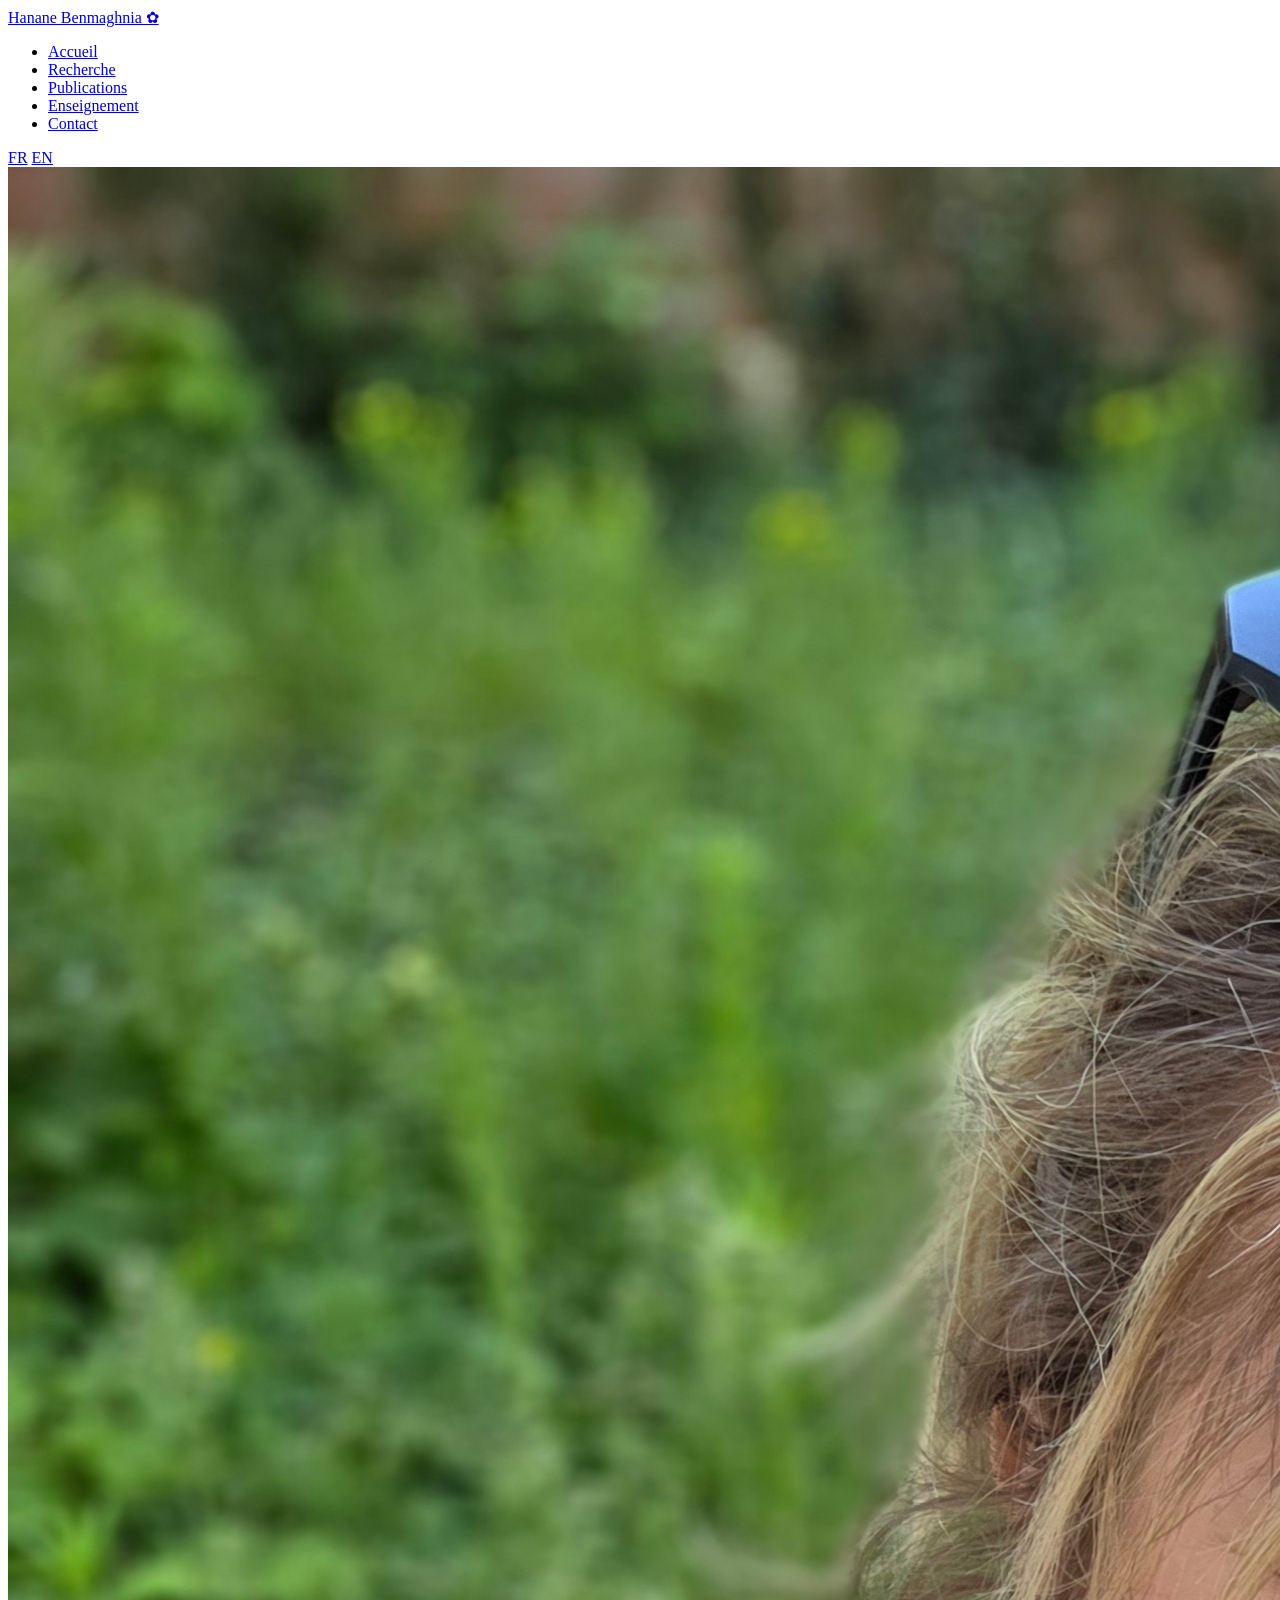
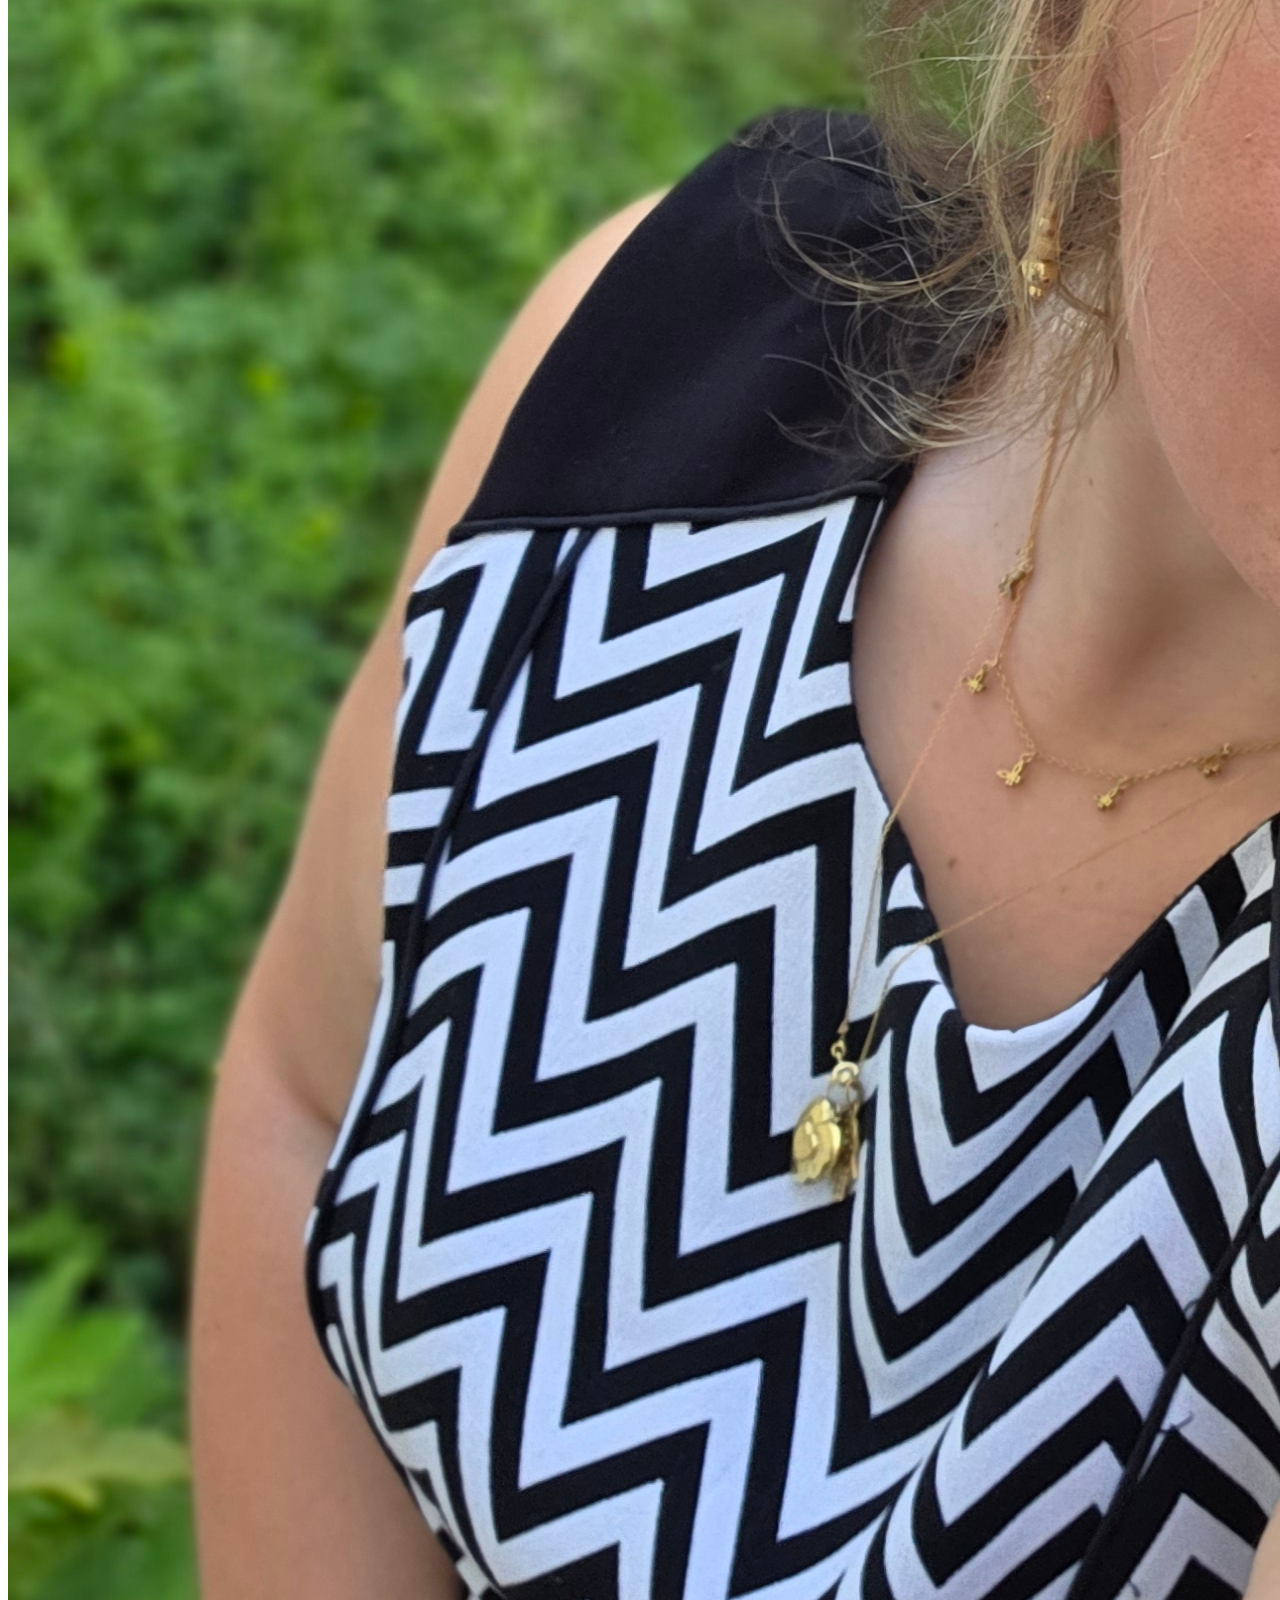
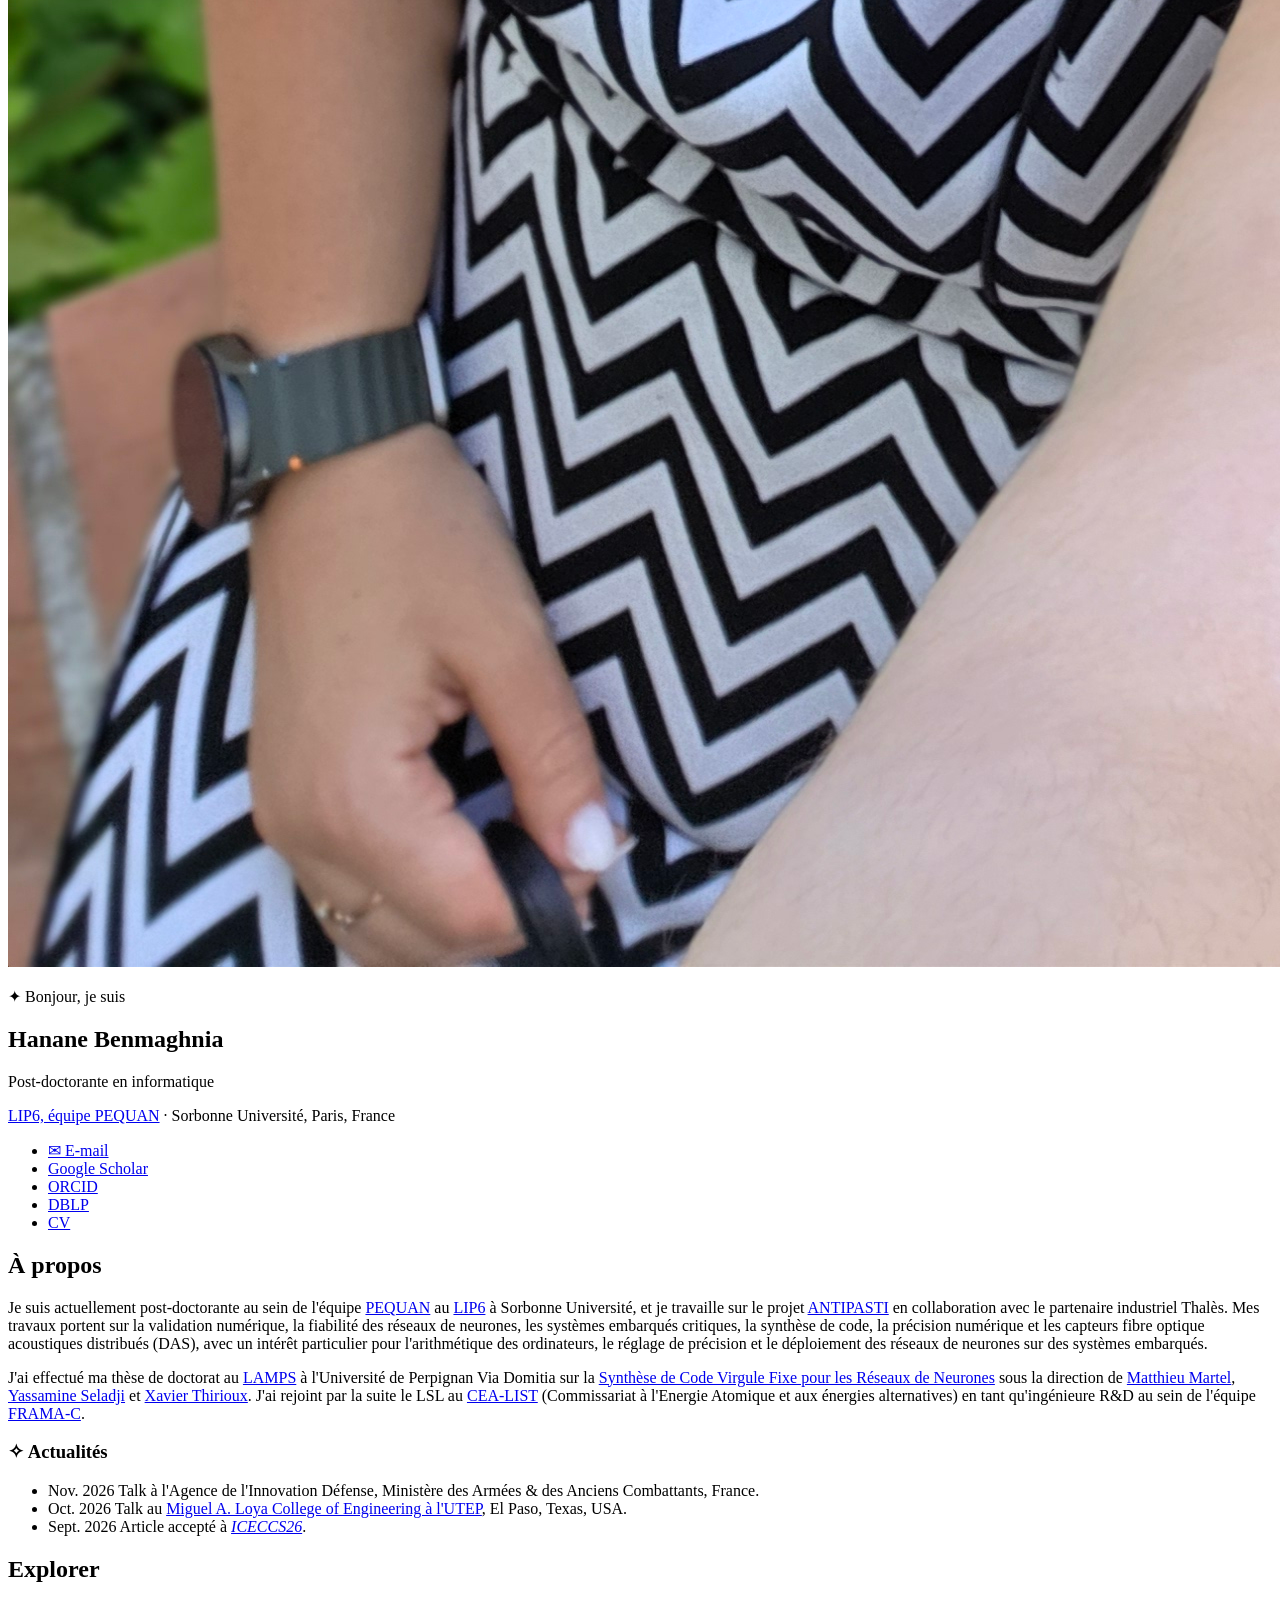
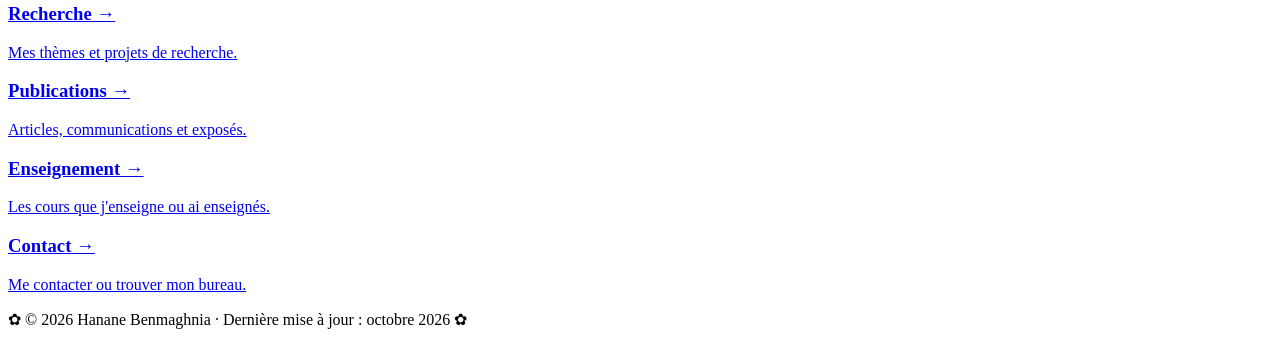
==== fr/index.html @ 5b8f6b81 "home fr" ====
<!doctype html>
<html lang="fr">
<head>
  <meta charset="utf-8">
  <meta name="viewport" content="width=device-width, initial-scale=1">
  <title>Accueil — Hanane Benmaghnia</title>
  <meta name="description" content="Page personnelle de Hanane Benmaghnia, chercheuse en informatique au LIP6 à Sorbonne Université.">
  <link rel="alternate" hreflang="en" href="../en/index.html">
  <link rel="preconnect" href="https://fonts.googleapis.com">
  <link rel="preconnect" href="https://fonts.gstatic.com" crossorigin>
  <link href="https://fonts.googleapis.com/css2?family=Playfair+Display:ital,wght@0,600;0,700;1,500&family=Quicksand:wght@400;500;600;700&display=swap" rel="stylesheet">
  <link rel="stylesheet" href="../style.css">
</head>
<body>

<header class="site-header">
  <nav>
    <a class="brand" href="index.html">Hanane Benmaghnia ✿</a>
    <ul>
      <li><a href="index.html" class="active">Accueil</a></li>
      <li><a href="research.html">Recherche</a></li>
      <li><a href="publications.html">Publications</a></li>
      <li><a href="teaching.html">Enseignement</a></li>
      <li><a href="contact.html">Contact</a></li>
    </ul>
    <div class="lang-switch" aria-label="Langue">
      <a href="../fr/index.html" class="current" lang="fr">FR</a>
      <a href="../en/index.html" lang="en" hreflang="en">EN</a>
    </div>
  </nav>
</header>

<main>
  <section class="hero">
    <div class="avatar-wrap">
      <img class="avatar" src="../assets/bhz.jpg" alt="Hanane Benmaghnia"
           onerror="this.parentElement.classList.add('no-photo')">
    </div>
    <div class="hero-text">
      <p class="eyebrow">✦ Bonjour, je suis</p>
      <h1>Hanane Benmaghnia</h1>
      <p class="subtitle">Post-doctorante en informatique</p>
      <p class="affiliation"><a href="https://www.lip6.fr/recherche/team.php?id=120&LANG=fr">LIP6, équipe PEQUAN</a> · Sorbonne Université, Paris, France</p>
      <ul class="links">
        <li><a href="mailto:hanane.benmaghnia@lip6.fr">✉ E-mail</a></li>
        <li><a href="https://scholar.google.com/citations?user=DCxnq3sAAAAJ&hl=fr&oi=ao">Google Scholar</a></li>
        <li><a href="https://orcid.org/0000-0003-0490-2338">ORCID</a></li>
        <li><a href="https://dblp.org/pid/313/2143.html">DBLP</a></li>
        <li><a href="../assets/cv.pdf">CV</a></li>
      </ul>
    </div>
  </section>

  <section>
    <h2><span>À propos</span></h2>
    <p>Je suis actuellement post-doctorante au sein de l'équipe <a href="https://www.lip6.fr/recherche/team.php?id=120&LANG=fr">PEQUAN</a> au <a href="https://www.lip6.fr/presentation/directeur.php">LIP6</a> à Sorbonne Université,
      et je travaille sur le projet <a href="https://anr.fr/Projet-ANR-23-MAZC-0001">ANTIPASTI</a> en collaboration avec le partenaire industriel Thalès.
       Mes travaux portent sur la validation numérique, la fiabilité des réseaux de neurones, les systèmes embarqués critiques, la synthèse de code, la précision numérique et les capteurs fibre optique acoustiques distribués (DAS), 
       avec un intérêt particulier pour l'arithmétique des ordinateurs, le réglage de précision et
       le déploiement des réseaux de neurones sur des systèmes embarqués.</p>
    <p>J'ai effectué ma thèse de doctorat au <a href="https://lamps.univ-perp.fr">LAMPS</a> à l'Université de Perpignan Via Domitia sur la <a href="https://theses.hal.science/tel-03935609"> Synthèse de Code Virgule Fixe pour les Réseaux de Neurones</a>  sous 
      la direction de <a href="https://perso.univ-perp.fr/matthieu.martel/index.html">Matthieu Martel</a>, <a href="https://www.researchgate.net/profile/Yassamine-Seladji">Yassamine Seladji</a> et <a href="https://pagespro.isae-supaero.fr/xavier-thirioux/">Xavier Thirioux</a>.
      J'ai rejoint par la suite le LSL au <a href="https://www-list.cea.fr/">CEA-LIST</a> (Commissariat à l'Energie Atomique et aux énergies alternatives) en tant 
      qu'ingénieure R&D au sein de l'équipe <a href="https://www.frama-c.com/index.html">FRAMA-C</a>.</p>

    <h3 class="news-title">✧ Actualités</h3>
    <ul class="news">
      <li><span class="date">Nov. 2026</span> Talk à l'Agence de l'Innovation Défense, Ministère des Armées & des Anciens Combattants, France.</li>
      <li><span class="date">Oct. 2026</span> Talk au <a href="https://www.utep.edu/cs/">Miguel A. Loya College of Engineering à l'UTEP</a>, El Paso, Texas, USA.</li>
      <li><span class="date">Sept. 2026</span> Article accepté à <em><a href="https://formal-analysis.com/iceccs/2026/">ICECCS26</a></em>.</li>
    </ul>
  </section>

  <section>
    <h2><span>Explorer</span></h2>
    <div class="cards">
      <a class="card card-link" href="research.html">
        <h3>Recherche →</h3>
        <p>Mes thèmes et projets de recherche.</p>
      </a>
      <a class="card card-link" href="publications.html">
        <h3>Publications →</h3>
        <p>Articles, communications et exposés.</p>
      </a>
      <a class="card card-link" href="teaching.html">
        <h3>Enseignement →</h3>
        <p>Les cours que j'enseigne ou ai enseignés.</p>
      </a>
      <a class="card card-link" href="contact.html">
        <h3>Contact →</h3>
        <p>Me contacter ou trouver mon bureau.</p>
      </a>
    </div>
  </section>
</main>

<footer class="site-footer">
  <p>✿ © <span id="year">2026</span> Hanane Benmaghnia · Dernière mise à jour : octobre 2026 ✿</p>
</footer>

<script>
  document.getElementById('year').textContent = new Date().getFullYear();
</script>
</body>
</html>
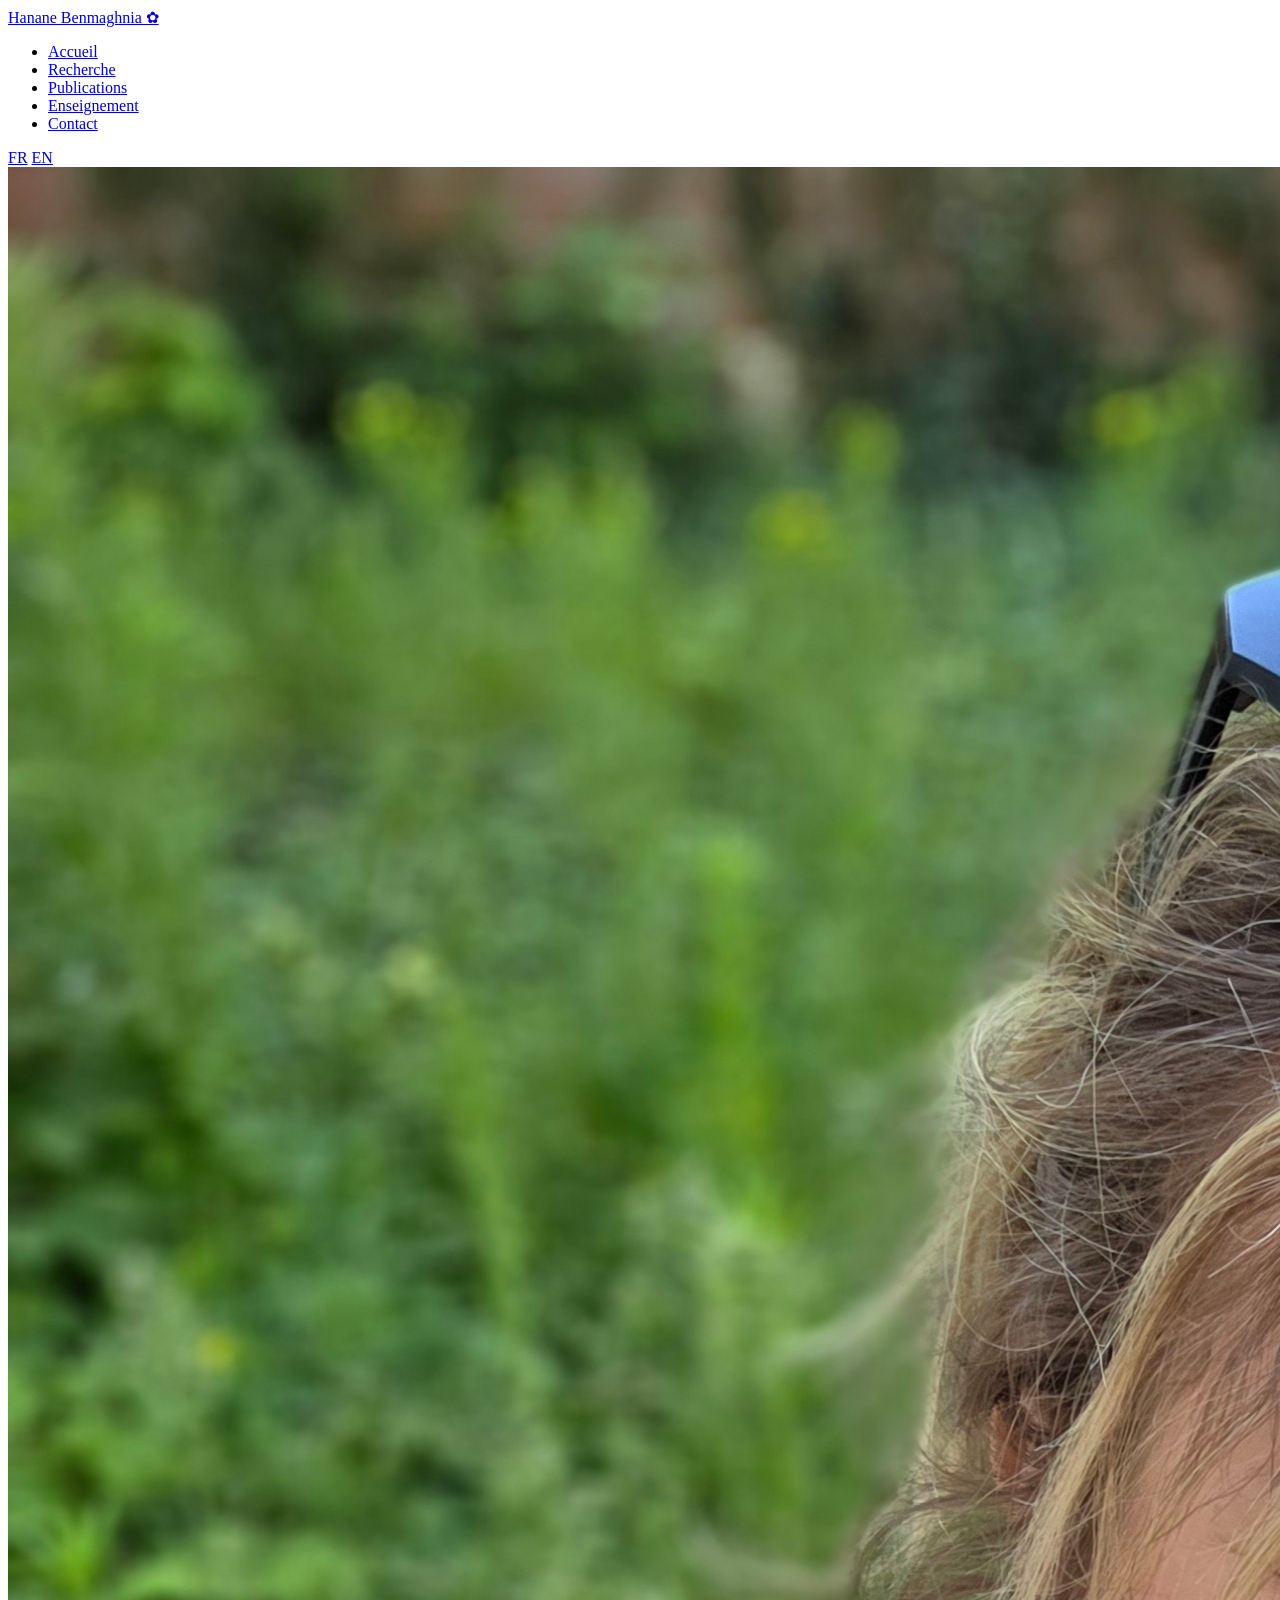
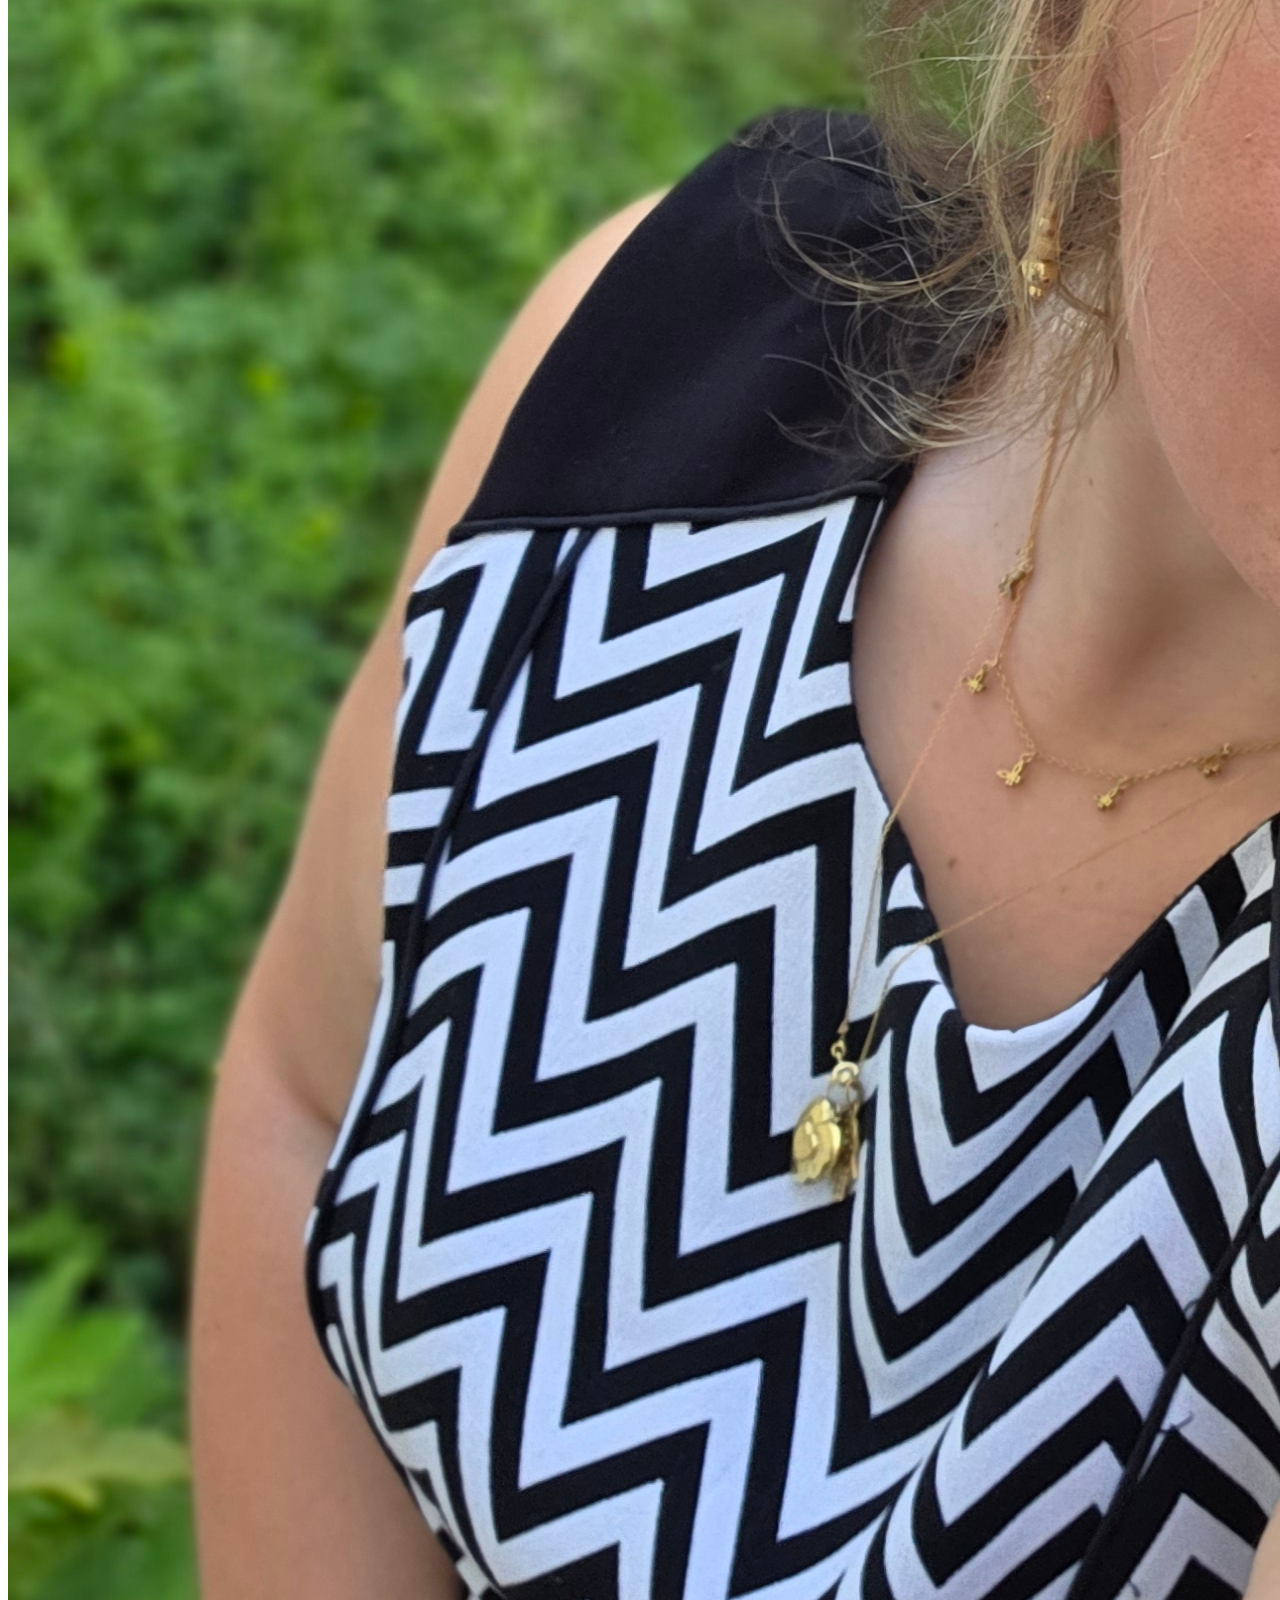
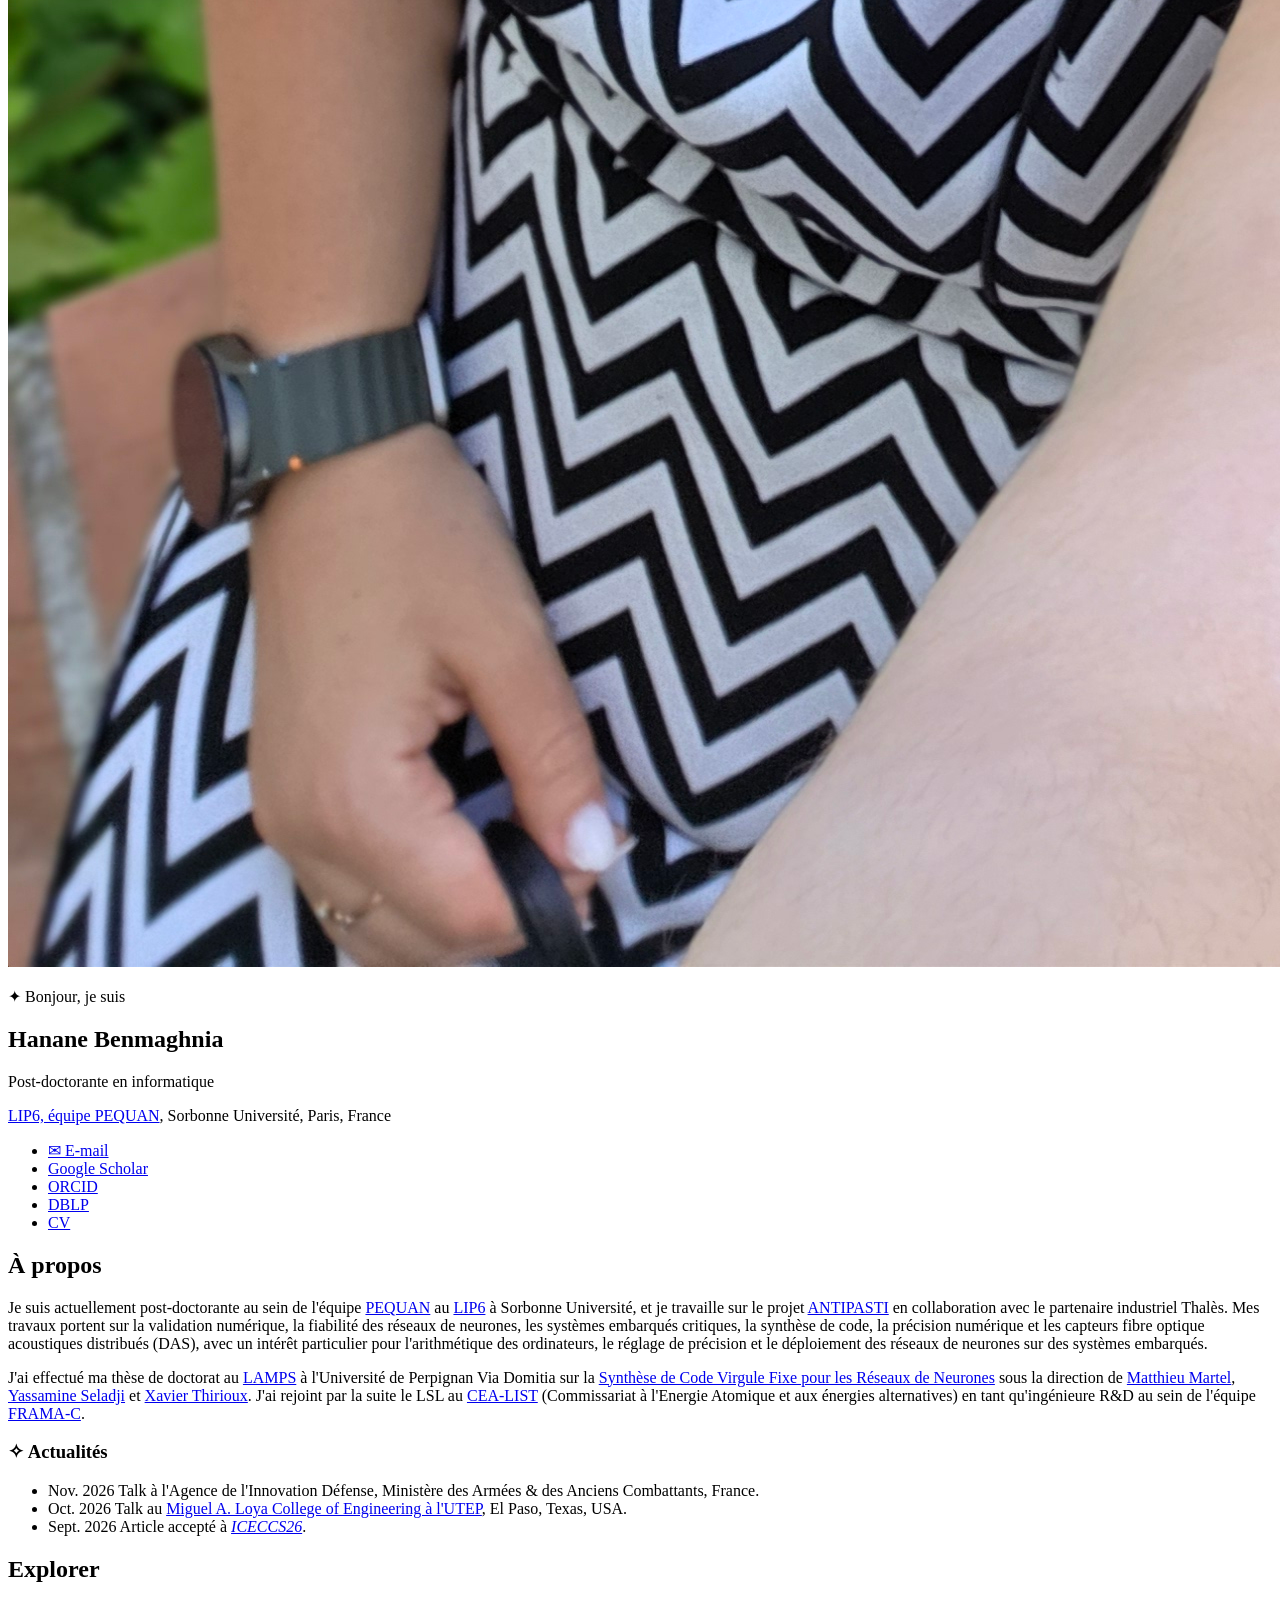
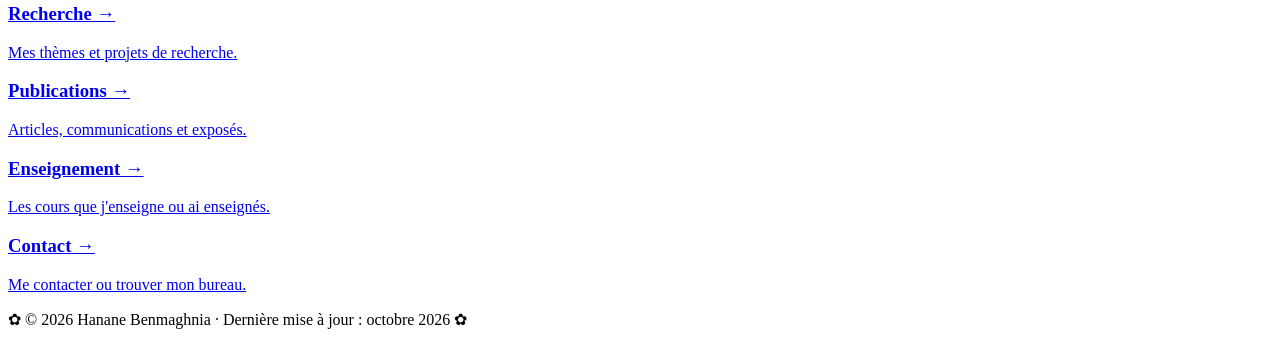
==== commit 6b07adda: "home fr" ====
--- a/fr/index.html
+++ b/fr/index.html
@@ -40,7 +40,7 @@
       <p class="eyebrow">✦ Bonjour, je suis</p>
       <h1>Hanane Benmaghnia</h1>
       <p class="subtitle">Post-doctorante en informatique</p>
-      <p class="affiliation"><a href="https://www.lip6.fr/recherche/team.php?id=120&LANG=fr">LIP6, équipe PEQUAN</a> · Sorbonne Université, Paris, France</p>
+      <p class="affiliation"><a href="https://www.lip6.fr/recherche/team.php?id=120&LANG=fr">LIP6, équipe PEQUAN</a>, Sorbonne Université, Paris, France</p>
       <ul class="links">
         <li><a href="mailto:hanane.benmaghnia@lip6.fr">✉ E-mail</a></li>
         <li><a href="https://scholar.google.com/citations?user=DCxnq3sAAAAJ&hl=fr&oi=ao">Google Scholar</a></li>
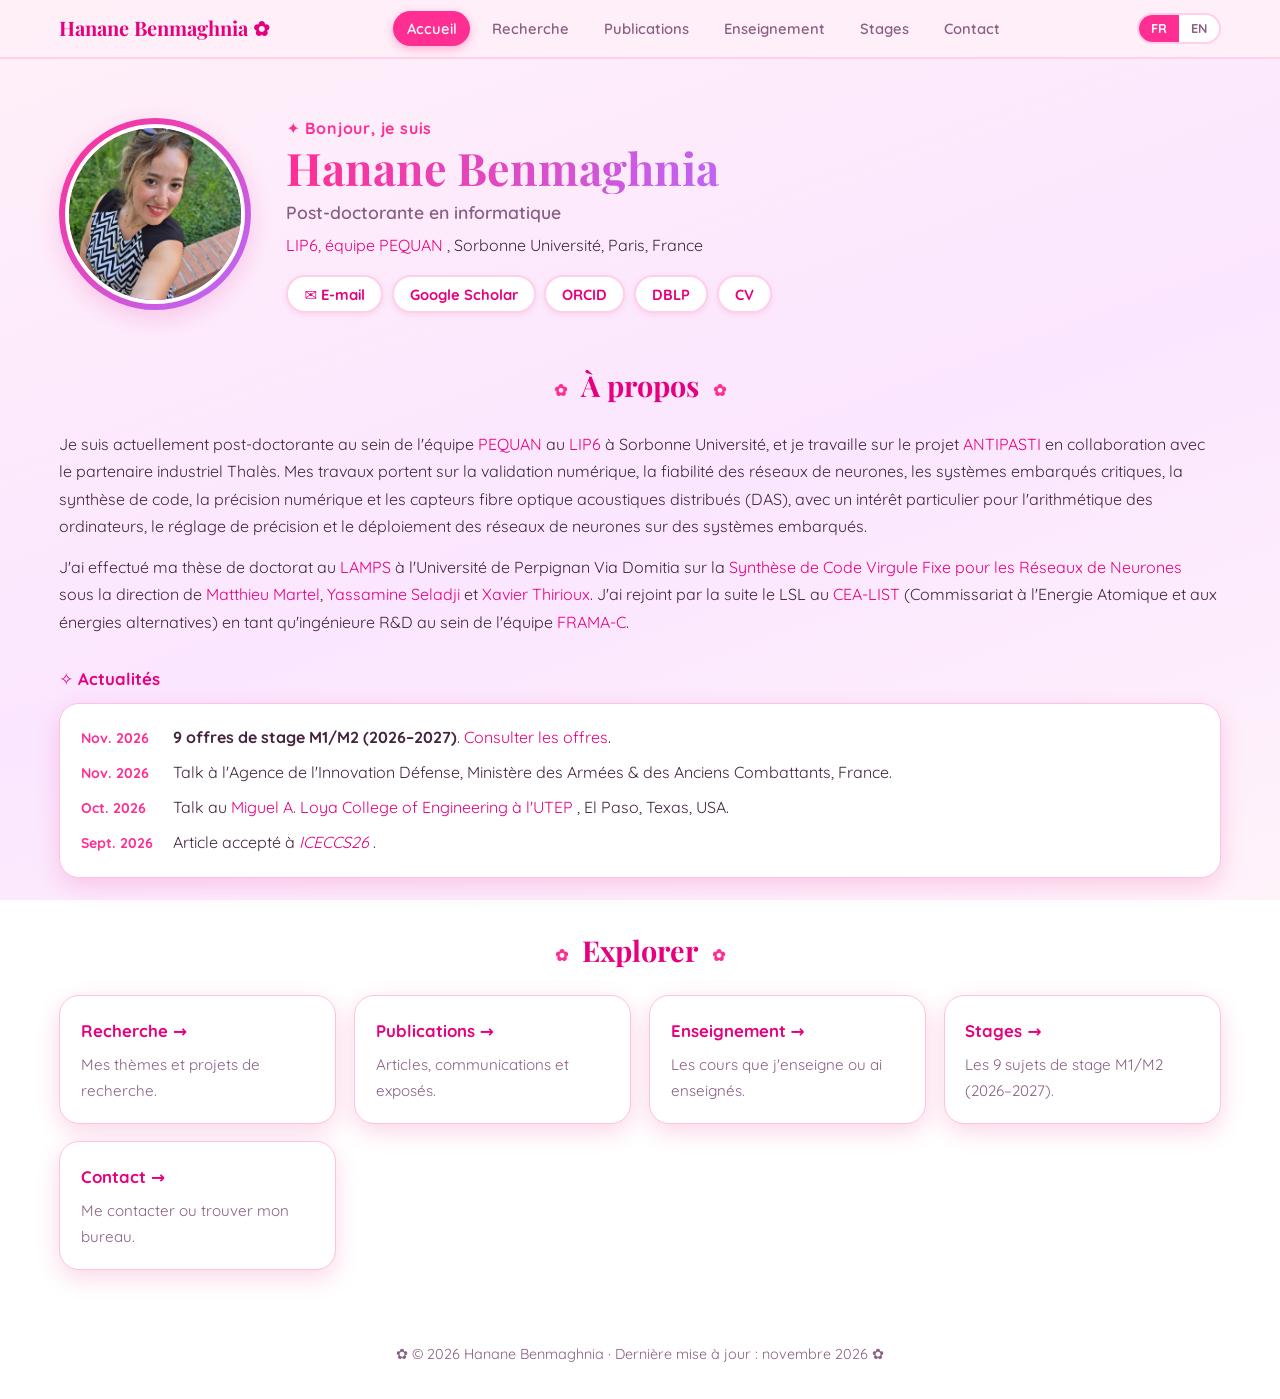
==== commit b8f750f1: "internships" ====
--- a/fr/index.html
+++ b/fr/index.html
@@ -1,3 +1,4 @@
+
 <!doctype html>
 <html lang="fr">
 <head>
@@ -8,11 +9,10 @@
   <link rel="alternate" hreflang="en" href="../en/index.html">
   <link rel="preconnect" href="https://fonts.googleapis.com">
   <link rel="preconnect" href="https://fonts.gstatic.com" crossorigin>
-  <link href="https://fonts.googleapis.com/css2?family=Playfair+Display:ital,wght@0,600;0,700;1,500&family=Quicksand:wght@400;500;600;700&display=swap" rel="stylesheet">
+  <link href="https://fonts.googleapis.com/css2?family=Playfair+Display:ital,wght@0,600;0,700;1,500&amp;family=Quicksand:wght@400;500;600;700&amp;display=swap" rel="stylesheet">
   <link rel="stylesheet" href="../style.css">
 </head>
 <body>
-
 <header class="site-header">
   <nav>
     <a class="brand" href="index.html">Hanane Benmaghnia ✿</a>
@@ -21,6 +21,7 @@
       <li><a href="research.html">Recherche</a></li>
       <li><a href="publications.html">Publications</a></li>
       <li><a href="teaching.html">Enseignement</a></li>
+      <li><a href="stages.html">Stages</a></li>
       <li><a href="contact.html">Contact</a></li>
     </ul>
     <div class="lang-switch" aria-label="Langue">
@@ -33,17 +34,22 @@
 <main>
   <section class="hero">
     <div class="avatar-wrap">
-      <img class="avatar" src="../assets/bhz.jpg" alt="Hanane Benmaghnia"
+      <img class="avatar" src="../assets/bhz.jpg"
+           alt="Hanane Benmaghnia"
            onerror="this.parentElement.classList.add('no-photo')">
     </div>
     <div class="hero-text">
       <p class="eyebrow">✦ Bonjour, je suis</p>
       <h1>Hanane Benmaghnia</h1>
       <p class="subtitle">Post-doctorante en informatique</p>
-      <p class="affiliation"><a href="https://www.lip6.fr/recherche/team.php?id=120&LANG=fr">LIP6, équipe PEQUAN</a>, Sorbonne Université, Paris, France</p>
+      <p class="affiliation">
+        <a href="https://www.lip6.fr/recherche/team.php?id=120&amp;LANG=fr">
+          LIP6, équipe PEQUAN
+        </a>, Sorbonne Université, Paris, France
+      </p>
       <ul class="links">
         <li><a href="mailto:hanane.benmaghnia@lip6.fr">✉ E-mail</a></li>
-        <li><a href="https://scholar.google.com/citations?user=DCxnq3sAAAAJ&hl=fr&oi=ao">Google Scholar</a></li>
+        <li><a href="https://scholar.google.com/citations?user=DCxnq3sAAAAJ&amp;hl=fr&amp;oi=ao">Google Scholar</a></li>
         <li><a href="https://orcid.org/0000-0003-0490-2338">ORCID</a></li>
         <li><a href="https://dblp.org/pid/313/2143.html">DBLP</a></li>
         <li><a href="../assets/cv.pdf">CV</a></li>
@@ -53,21 +59,69 @@
 
   <section>
     <h2><span>À propos</span></h2>
-    <p>Je suis actuellement post-doctorante au sein de l'équipe <a href="https://www.lip6.fr/recherche/team.php?id=120&LANG=fr">PEQUAN</a> au <a href="https://www.lip6.fr/presentation/directeur.php">LIP6</a> à Sorbonne Université,
-      et je travaille sur le projet <a href="https://anr.fr/Projet-ANR-23-MAZC-0001">ANTIPASTI</a> en collaboration avec le partenaire industriel Thalès.
-       Mes travaux portent sur la validation numérique, la fiabilité des réseaux de neurones, les systèmes embarqués critiques, la synthèse de code, la précision numérique et les capteurs fibre optique acoustiques distribués (DAS), 
-       avec un intérêt particulier pour l'arithmétique des ordinateurs, le réglage de précision et
-       le déploiement des réseaux de neurones sur des systèmes embarqués.</p>
-    <p>J'ai effectué ma thèse de doctorat au <a href="https://lamps.univ-perp.fr">LAMPS</a> à l'Université de Perpignan Via Domitia sur la <a href="https://theses.hal.science/tel-03935609"> Synthèse de Code Virgule Fixe pour les Réseaux de Neurones</a>  sous 
-      la direction de <a href="https://perso.univ-perp.fr/matthieu.martel/index.html">Matthieu Martel</a>, <a href="https://www.researchgate.net/profile/Yassamine-Seladji">Yassamine Seladji</a> et <a href="https://pagespro.isae-supaero.fr/xavier-thirioux/">Xavier Thirioux</a>.
-      J'ai rejoint par la suite le LSL au <a href="https://www-list.cea.fr/">CEA-LIST</a> (Commissariat à l'Energie Atomique et aux énergies alternatives) en tant 
-      qu'ingénieure R&D au sein de l'équipe <a href="https://www.frama-c.com/index.html">FRAMA-C</a>.</p>
+    <p>
+      Je suis actuellement post-doctorante au sein de l'équipe
+      <a href="https://www.lip6.fr/recherche/team.php?id=120&amp;LANG=fr">PEQUAN</a>
+      au <a href="https://www.lip6.fr/presentation/directeur.php">LIP6</a>
+      à Sorbonne Université, et je travaille sur le projet
+      <a href="https://anr.fr/Projet-ANR-23-MAZC-0001">ANTIPASTI</a>
+      en collaboration avec le partenaire industriel Thalès.
+      Mes travaux portent sur la validation numérique, la fiabilité
+      des réseaux de neurones, les systèmes embarqués critiques,
+      la synthèse de code, la précision numérique et les capteurs
+      fibre optique acoustiques distribués (DAS), avec un intérêt
+      particulier pour l'arithmétique des ordinateurs, le réglage
+      de précision et le déploiement des réseaux de neurones
+      sur des systèmes embarqués.
+    </p>
+
+    <p>
+      J'ai effectué ma thèse de doctorat au
+      <a href="https://lamps.univ-perp.fr">LAMPS</a>
+      à l'Université de Perpignan Via Domitia sur la
+      <a href="https://theses.hal.science/tel-03935609">
+        Synthèse de Code Virgule Fixe pour les Réseaux de Neurones
+      </a>
+      sous la direction de
+      <a href="https://perso.univ-perp.fr/matthieu.martel/index.html">Matthieu Martel</a>,
+      <a href="https://www.researchgate.net/profile/Yassamine-Seladji">Yassamine Seladji</a>
+      et
+      <a href="https://pagespro.isae-supaero.fr/xavier-thirioux/">Xavier Thirioux</a>.
+      J'ai rejoint par la suite le LSL au
+      <a href="https://www-list.cea.fr/">CEA-LIST</a>
+      (Commissariat à l'Energie Atomique et aux énergies alternatives)
+      en tant qu'ingénieure R&amp;D au sein de l'équipe
+      <a href="https://www.frama-c.com/index.html">FRAMA-C</a>.
+    </p>
 
     <h3 class="news-title">✧ Actualités</h3>
     <ul class="news">
-      <li><span class="date">Nov. 2026</span> Talk à l'Agence de l'Innovation Défense, Ministère des Armées & des Anciens Combattants, France.</li>
-      <li><span class="date">Oct. 2026</span> Talk au <a href="https://www.utep.edu/cs/">Miguel A. Loya College of Engineering à l'UTEP</a>, El Paso, Texas, USA.</li>
-      <li><span class="date">Sept. 2026</span> Article accepté à <em><a href="https://formal-analysis.com/iceccs/2026/">ICECCS26</a></em>.</li>
+      <li>
+        <span class="date">Nov. 2026</span>
+        <strong>9 offres de stage M1/M2 (2026–2027)</strong>.
+        <a href="stages.html">Consulter les offres</a>.
+      </li>
+      <li>
+        <span class="date">Nov. 2026</span>
+        Talk à l'Agence de l'Innovation Défense,
+        Ministère des Armées &amp; des Anciens Combattants, France.
+      </li>
+      <li>
+        <span class="date">Oct. 2026</span>
+        Talk au
+        <a href="https://www.utep.edu/cs/">
+          Miguel A. Loya College of Engineering à l'UTEP
+        </a>, El Paso, Texas, USA.
+      </li>
+      <li>
+        <span class="date">Sept. 2026</span>
+        Article accepté à
+        <em>
+          <a href="https://formal-analysis.com/iceccs/2026/">
+            ICECCS26
+          </a>
+        </em>.
+      </li>
     </ul>
   </section>
 
@@ -86,6 +140,10 @@
         <h3>Enseignement →</h3>
         <p>Les cours que j'enseigne ou ai enseignés.</p>
       </a>
+      <a class="card card-link" href="stages.html">
+        <h3>Stages →</h3>
+        <p>Les 9 sujets de stage M1/M2 (2026–2027).</p>
+      </a>
       <a class="card card-link" href="contact.html">
         <h3>Contact →</h3>
         <p>Me contacter ou trouver mon bureau.</p>
@@ -95,11 +153,15 @@
 </main>
 
 <footer class="site-footer">
-  <p>✿ © <span id="year">2026</span> Hanane Benmaghnia · Dernière mise à jour : octobre 2026 ✿</p>
+  <p>
+    ✿ © <span id="year">2026</span> Hanane Benmaghnia
+    · Dernière mise à jour : novembre 2026 ✿
+  </p>
 </footer>
 
 <script>
-  document.getElementById('year').textContent = new Date().getFullYear();
+  document.getElementById('year').textContent =
+    new Date().getFullYear();
 </script>
 </body>
 </html>
--- a/style.css
+++ b/style.css
@@ -0,0 +1,393 @@
+:root {
+  --bg-grad: linear-gradient(160deg, #fff0f8 0%, #fbe6ff 55%, #fff3fa 100%);
+  --text: #44243f;
+  --muted: #8a5f84;
+  --pink: #ff2e93;
+  --pink-deep: #e6007e;
+  --pink-soft: #ffd0e7;
+  --lavender: #b86bff;
+  --lavender-soft: #f1e3ff;
+  --card: #ffffff;
+  --line: #ffc2df;
+  --shadow: 0 8px 24px rgba(230, 0, 126, 0.16);
+  --radius: 20px;
+}
+
+* { box-sizing: border-box; }
+
+html { scroll-behavior: smooth; scroll-padding-top: 5rem; }
+
+body {
+  margin: 0;
+  color: var(--text);
+  background: var(--bg-grad);
+  background-attachment: fixed;
+  font-family: "Quicksand", system-ui, -apple-system, "Segoe UI", sans-serif;
+  line-height: 1.7;
+  min-height: 100vh;
+}
+
+a { color: var(--pink-deep); text-decoration: none; }
+a:hover { text-decoration: underline; text-underline-offset: 3px; }
+
+/* ---------- Header ---------- */
+.site-header {
+  position: sticky;
+  top: 0;
+  z-index: 10;
+  background: rgba(255, 240, 248, 0.88);
+  backdrop-filter: blur(10px);
+  border-bottom: 2px solid var(--pink-soft);
+}
+.site-header nav {
+  max-width: 900px;
+  margin: 0 auto;
+  padding: 0.7rem 1.2rem;
+  display: flex;
+  justify-content: space-between;
+  align-items: center;
+  flex-wrap: wrap;
+  gap: 0.5rem 1rem;
+}
+.brand {
+  font-family: "Playfair Display", serif;
+  font-weight: 700;
+  font-size: 1.25rem;
+  color: var(--pink-deep);
+}
+.brand:hover { text-decoration: none; }
+
+.site-header ul {
+  list-style: none;
+  margin: 0;
+  padding: 0;
+  display: flex;
+  gap: 0.25rem;
+  flex-wrap: wrap;
+}
+.site-header ul a {
+  display: inline-block;
+  color: var(--muted);
+  font-weight: 600;
+  font-size: 0.92rem;
+  padding: 0.3rem 0.85rem;
+  border-radius: 999px;
+  transition: background 0.2s, color 0.2s;
+}
+.site-header ul a:hover {
+  background: var(--pink-soft);
+  color: var(--pink-deep);
+  text-decoration: none;
+}
+.site-header ul a.active {
+  background: var(--pink);
+  color: #fff;
+  box-shadow: 0 3px 10px rgba(255, 46, 147, 0.35);
+}
+
+/* Sélecteur de langue */
+.lang-switch {
+  display: flex;
+  border: 2px solid var(--pink-soft);
+  border-radius: 999px;
+  overflow: hidden;
+  background: #fff;
+}
+.lang-switch a {
+  padding: 0.15rem 0.75rem;
+  font-size: 0.8rem;
+  font-weight: 700;
+  color: var(--muted);
+}
+.lang-switch a:hover { text-decoration: none; background: var(--pink-soft); }
+.lang-switch a.current { background: var(--pink); color: #fff; }
+
+/* ---------- Layout ---------- */
+main {
+  max-width: 900px;
+  margin: 0 auto;
+  padding: 0 1.2rem 3rem;
+}
+section { padding-top: 3rem; }
+section.page-top { padding-top: 2.5rem; }
+
+h1 {
+  font-family: "Playfair Display", serif;
+  font-size: 2.8rem;
+  line-height: 1.15;
+  margin: 0 0 0.3rem;
+  background: linear-gradient(90deg, var(--pink), var(--lavender));
+  -webkit-background-clip: text;
+  background-clip: text;
+  color: transparent;
+}
+
+h2 {
+  font-family: "Playfair Display", serif;
+  font-size: 1.8rem;
+  margin: 0 0 1.3rem;
+  text-align: center;
+  color: var(--pink-deep);
+}
+h2 span { padding: 0 0.9rem; }
+h2::before, h2::after {
+  content: "✿";
+  color: var(--pink);
+  font-size: 1rem;
+  vertical-align: middle;
+}
+
+h3 {
+  font-size: 1.05rem;
+  margin: 1.6rem 0 0.6rem;
+  color: var(--pink-deep);
+}
+
+/* ---------- Hero ---------- */
+.hero {
+  display: flex;
+  gap: 2.2rem;
+  align-items: center;
+  flex-wrap: wrap;
+  padding-top: 3.5rem;
+}
+.avatar-wrap {
+  padding: 6px;
+  border-radius: 50%;
+  background: linear-gradient(135deg, var(--pink), var(--lavender));
+  box-shadow: var(--shadow);
+}
+.avatar {
+  display: block;
+  width: 180px;
+  height: 180px;
+  border-radius: 50%;
+  object-fit: cover;
+  border: 4px solid #fff;
+}
+.avatar-wrap.no-photo { display: none; }
+
+.eyebrow {
+  margin: 0;
+  color: var(--pink);
+  font-weight: 700;
+  letter-spacing: 0.05em;
+}
+.subtitle {
+  font-size: 1.1rem;
+  font-weight: 600;
+  margin: 0;
+  color: var(--muted);
+}
+.affiliation { margin: 0.2rem 0 1rem; }
+
+.links {
+  list-style: none;
+  padding: 0;
+  margin: 0;
+  display: flex;
+  flex-wrap: wrap;
+  gap: 0.55rem;
+}
+.links a {
+  display: inline-block;
+  padding: 0.3rem 1rem;
+  font-size: 0.92rem;
+  font-weight: 700;
+  border-radius: 999px;
+  color: var(--pink-deep);
+  background: #fff;
+  border: 2px solid var(--pink-soft);
+  box-shadow: 0 2px 6px rgba(230, 0, 126, 0.1);
+  transition: transform 0.15s, background 0.15s, color 0.15s;
+}
+.links a:hover {
+  background: var(--pink);
+  color: #fff;
+  border-color: var(--pink);
+  text-decoration: none;
+  transform: translateY(-2px);
+}
+
+/* ---------- Accueil ---------- */
+section p { margin: 0 0 0.9rem; }
+.news-title { margin-top: 1.8rem; }
+.news {
+  list-style: none;
+  padding: 1rem 1.3rem;
+  margin: 0;
+  background: var(--card);
+  border: 1px solid var(--line);
+  border-radius: var(--radius);
+  box-shadow: var(--shadow);
+}
+.news li { padding: 0.25rem 0; }
+.date {
+  display: inline-block;
+  min-width: 5.5rem;
+  font-weight: 700;
+  font-size: 0.88rem;
+  color: var(--pink);
+}
+
+/* ---------- Cartes ---------- */
+.cards {
+  display: grid;
+  grid-template-columns: repeat(auto-fit, minmax(230px, 1fr));
+  gap: 1.1rem;
+  margin-top: 1.2rem;
+}
+.card {
+  display: block;
+  background: var(--card);
+  border: 1px solid var(--line);
+  border-radius: var(--radius);
+  padding: 1.3rem 1.3rem 1.2rem;
+  box-shadow: var(--shadow);
+  color: var(--text);
+  transition: transform 0.2s, box-shadow 0.2s;
+}
+.card:hover {
+  transform: translateY(-4px);
+  box-shadow: 0 14px 30px rgba(230, 0, 126, 0.26);
+  text-decoration: none;
+}
+.card-icon {
+  width: 2.4rem;
+  height: 2.4rem;
+  display: grid;
+  place-items: center;
+  border-radius: 50%;
+  background: linear-gradient(135deg, var(--pink), var(--lavender));
+  color: #fff;
+  font-size: 1.1rem;
+  margin-bottom: 0.6rem;
+}
+.card h3 { margin: 0 0 0.4rem; }
+.card p { margin: 0; color: var(--muted); font-size: 0.95rem; }
+
+/* ---------- Publications ---------- */
+.pubs {
+  padding: 1rem 1.3rem 1rem 2.6rem;
+  margin: 0;
+  background: var(--card);
+  border: 1px solid var(--line);
+  border-radius: var(--radius);
+  box-shadow: var(--shadow);
+}
+.pubs li { margin-bottom: 0.9rem; }
+.pubs li:last-child { margin-bottom: 0; }
+.pubs li::marker { color: var(--pink); font-weight: 700; }
+.pubs .title { font-weight: 700; }
+.pub-links { white-space: nowrap; }
+.pub-links a {
+  display: inline-block;
+  margin-left: 0.3rem;
+  padding: 0 0.65rem;
+  font-size: 0.8rem;
+  font-weight: 700;
+  border-radius: 999px;
+  background: var(--lavender-soft);
+  color: #8a3fe0;
+}
+.pub-links a:hover {
+  background: var(--pink);
+  color: #fff;
+  text-decoration: none;
+}
+.hint { color: var(--muted); font-size: 0.95rem; margin-top: 1rem; }
+
+/* ---------- Enseignement ---------- */
+.teaching {
+  list-style: none;
+  margin: 0;
+  padding: 1rem 1.3rem;
+  background: var(--card);
+  border: 1px solid var(--line);
+  border-radius: var(--radius);
+  box-shadow: var(--shadow);
+}
+.teaching li { padding: 0.35rem 0; }
+.teaching li::before { content: "❀ "; color: var(--pink); }
+
+/* ---------- Contact ---------- */
+.contact-box {
+  padding: 1.3rem 1.6rem;
+  border-radius: var(--radius);
+  background: linear-gradient(135deg, var(--pink-soft), var(--lavender-soft));
+  border: 1px solid var(--line);
+  box-shadow: var(--shadow);
+}
+.contact-box p { margin: 0; }
+
+/* ---------- Pied de page ---------- */
+.site-footer {
+  text-align: center;
+  color: var(--muted);
+  font-size: 0.9rem;
+  padding: 1.5rem 1rem 2rem;
+}
+.site-footer p { margin: 0; }
+
+/* ---------- Page de choix de langue ---------- */
+.chooser { display: grid; place-items: center; }
+.lang-choice { text-align: center; padding: 2rem 1.2rem; }
+.lang-choice h1 { font-size: 3rem; }
+.lang-buttons {
+  display: flex;
+  gap: 1rem;
+  justify-content: center;
+  flex-wrap: wrap;
+  margin-top: 1.5rem;
+}
+.big-btn {
+  padding: 0.8rem 2.2rem;
+  font-size: 1.15rem;
+  font-weight: 700;
+  border-radius: 999px;
+  background: var(--pink);
+  color: #fff;
+  box-shadow: 0 6px 18px rgba(255, 46, 147, 0.4);
+  transition: transform 0.15s, background 0.15s;
+}
+.big-btn:hover {
+  background: var(--pink-deep);
+  transform: translateY(-3px);
+  text-decoration: none;
+}
+
+
+/* Largeur du site */
+.site-header nav,
+main {
+    max-width: 1200px;
+    width: 100%;
+    margin-left: auto;
+    margin-right: auto;
+}
+
+/* Navigation */
+.site-header .brand {
+    white-space: nowrap;
+    flex-shrink: 0;
+}
+
+.site-header nav ul {
+    gap: 8px;
+}
+
+.lang-switch {
+    flex-shrink: 0;
+    white-space: nowrap;
+}
+
+
+/* ---------- Mobile ---------- */
+@media (max-width: 640px) {
+  h1 { font-size: 2.1rem; }
+  .hero { gap: 1.3rem; justify-content: center; text-align: center; }
+  .links { justify-content: center; }
+  .avatar { width: 140px; height: 140px; }
+  .site-header nav { justify-content: center; }
+}
+
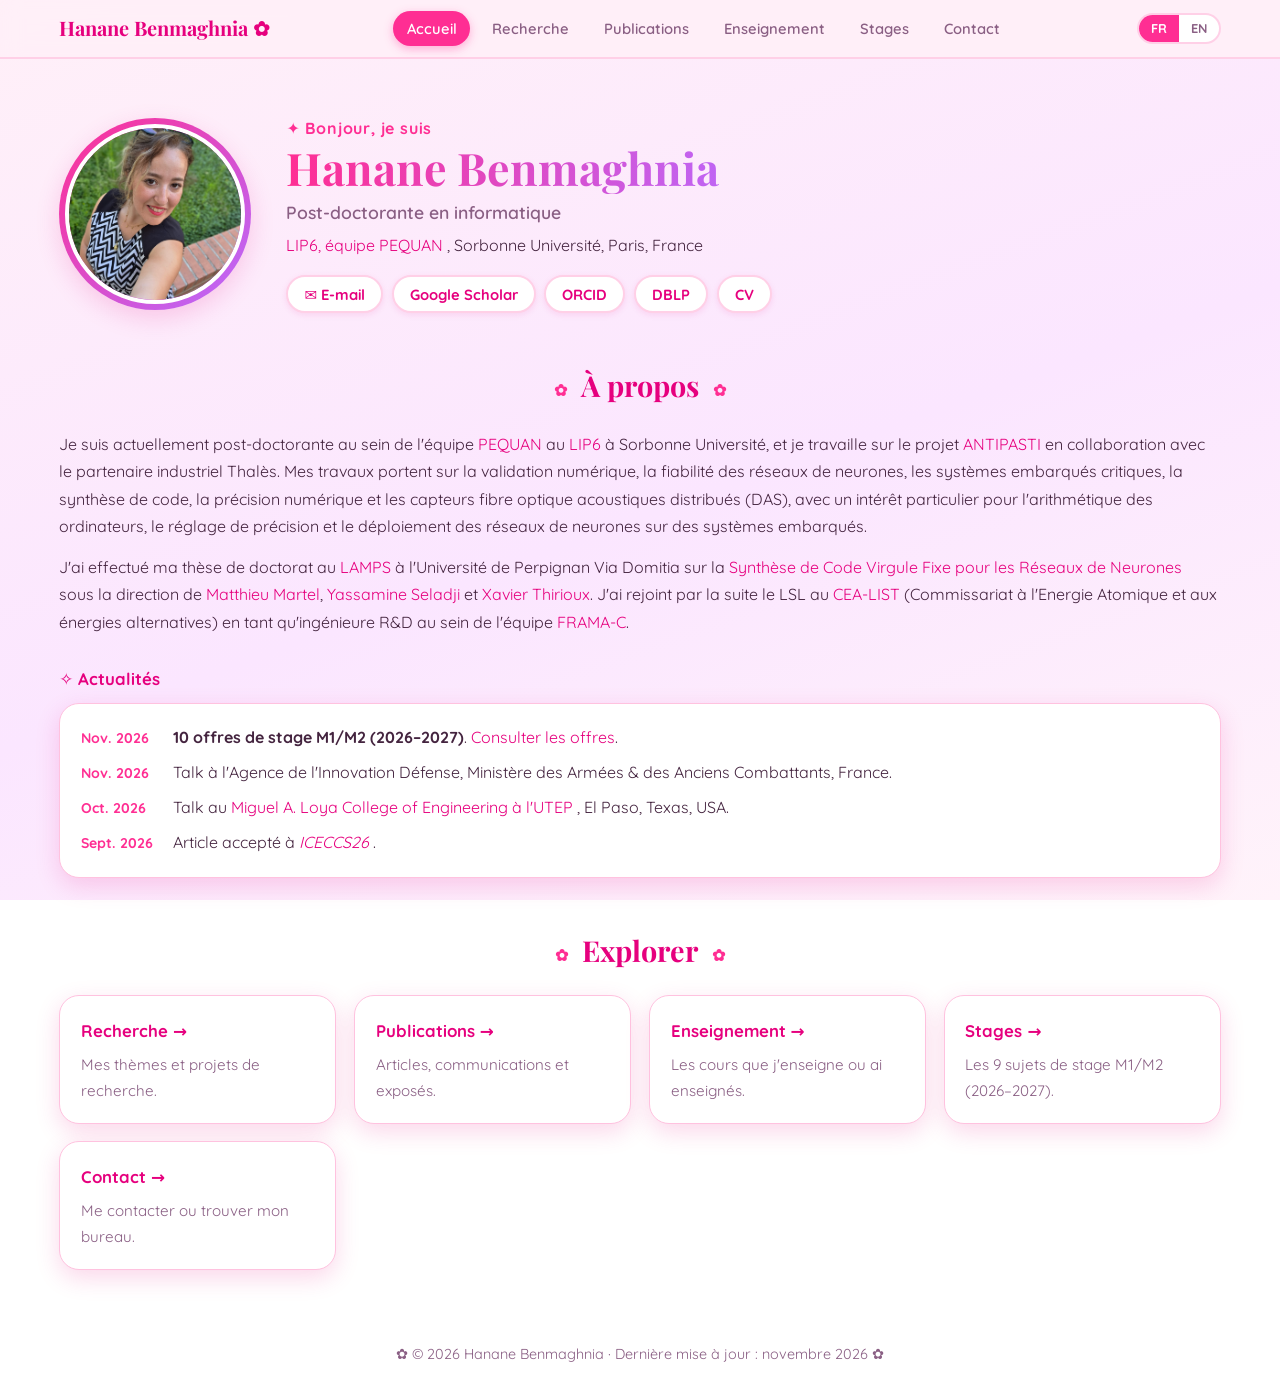
==== commit df1447ed: "ajout stage lip6" ====
--- a/fr/index.html
+++ b/fr/index.html
@@ -98,7 +98,7 @@
     <ul class="news">
       <li>
         <span class="date">Nov. 2026</span>
-        <strong>9 offres de stage M1/M2 (2026–2027)</strong>.
+        <strong>10 offres de stage M1/M2 (2026–2027)</strong>.
         <a href="stages.html">Consulter les offres</a>.
       </li>
       <li>
